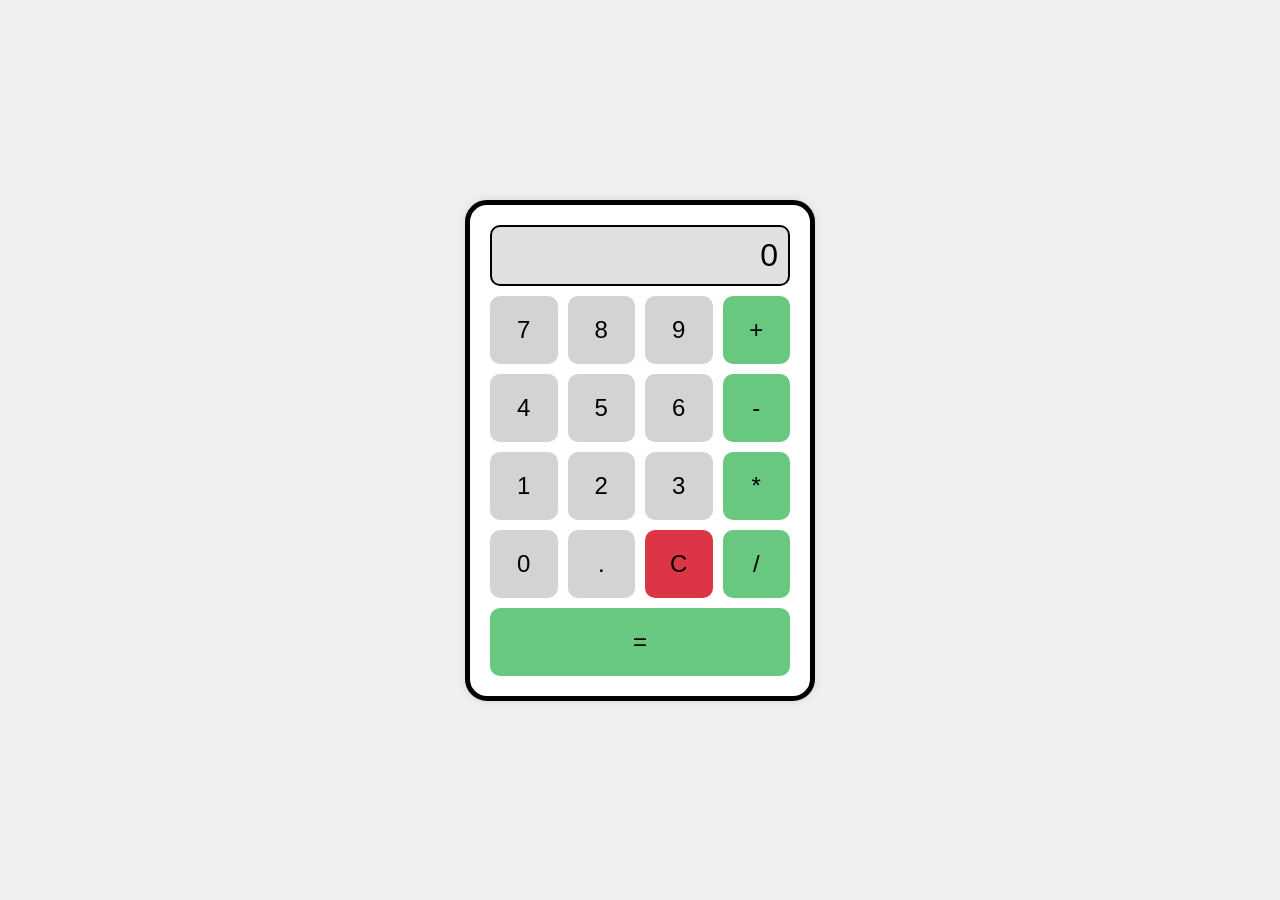
==== calculator/calculator.html @ 5afa4300 "basic html/css/js games" ====
<!DOCTYPE html>
<html lang="en">
<head>
    <meta charset="UTF-8">
    <meta name="viewport" content="width=device-width, initial-scale=1.0">
    <title>Calculator</title>
    <style>
        body {
            font-family: Arial, sans-serif;
            display: flex;
            justify-content: center;
            align-items: center;
            height: 100vh;
            margin: 0;
            background-color: #f0f0f0;
            color: black;
        }

        .calculator {
            background: rgb(255, 255, 255);
            padding: 20px;
            border: 5px solid #000000;
            border-radius: 22px;
            box-shadow: 0 0 10px rgba(0, 0, 0, 0.113);
            width: 300px;
            color: black;
        }

        .display {
            font-size: 2em;
            margin-bottom: 10px;
            padding: 10px;
            border: 1px solid #ccc;
            border-radius: 10px;
            text-align: right;
            background-color: #e0e0e0;
            border: 2px solid #000000;

        }

        .buttons {
            display: grid;
            grid-template-columns: repeat(4, 1fr);
            gap: 10px;
            color: black;
        }

        .buttons button {
            padding: 20px;
            font-size: 1.5em;
            border: none;
            border-radius: 10px;
            background-color: lightgray;
            color: rgb(0, 0, 0);
            cursor: pointer;
        }

        .buttons button:hover {
            background-color: #000000;
            color: white;
        }

        .buttons .operator {
            background-color: #68c87f;
        }

        .buttons .operator:hover {
            background-color: #000000;
            color: #68c87f;
        }

        .buttons .clear {
            background-color: #dc3545;
        }

        .buttons .clear:hover {
            background-color: #000000;
            color: red;
        }
    </style>
</head>
<body>
    <div class="calculator">
        <div class="display" id="display">0</div>
        <div class="buttons">
            <button onclick="appendNumber('7')">7</button>
            <button onclick="appendNumber('8')">8</button>
            <button onclick="appendNumber('9')">9</button>
            <button class="operator" onclick="setOperation('+')">+</button>

            <button onclick="appendNumber('4')">4</button>
            <button onclick="appendNumber('5')">5</button>
            <button onclick="appendNumber('6')">6</button>
            <button class="operator" onclick="setOperation('-')">-</button>

            <button onclick="appendNumber('1')">1</button>
            <button onclick="appendNumber('2')">2</button>
            <button onclick="appendNumber('3')">3</button>
            <button class="operator" onclick="setOperation('*')">*</button>

            <button onclick="appendNumber('0')">0</button>
            <button onclick="appendNumber('.')">.</button>
            <button class="clear" onclick="clearDisplay()">C</button>
            <button class="operator" onclick="setOperation('/')">/</button>

            <button class="operator" style="grid-column: span 4;" onclick="calculateResult()">=</button>
        </div>
    </div>

    <script>
        let display = document.getElementById('display');
        let currentNumber = '';
        let previousNumber = '';
        let operation = null;

        function appendNumber(number) {
            if (number === '.' && currentNumber.includes('.')) return;
            currentNumber += number;
            display.textContent = currentNumber;
        }

        function setOperation(op) {
            if (currentNumber === '') return;
            if (previousNumber !== '') {
                calculateResult();
            }
            operation = op;
            previousNumber = currentNumber;
            currentNumber = '';
        }

        function calculateResult() {
            let result;
            const prev = parseFloat(previousNumber);
            const current = parseFloat(currentNumber);
            if (isNaN(prev) || isNaN(current)) return;
            switch (operation) {
                case '+':
                    result = prev + current;
                    break;
                case '-':
                    result = prev - current;
                    break;
                case '*':
                    result = prev * current;
                    break;
                case '/':
                    result = prev / current;
                    break;
                default:
                    return;
            }
            currentNumber = result;
            operation = null;
            previousNumber = '';
            display.textContent = result;
        }

        function clearDisplay() {
            currentNumber = '';
            previousNumber = '';
            operation = null;
            display.textContent = '0';
        }
    </script>
</body>
</html>
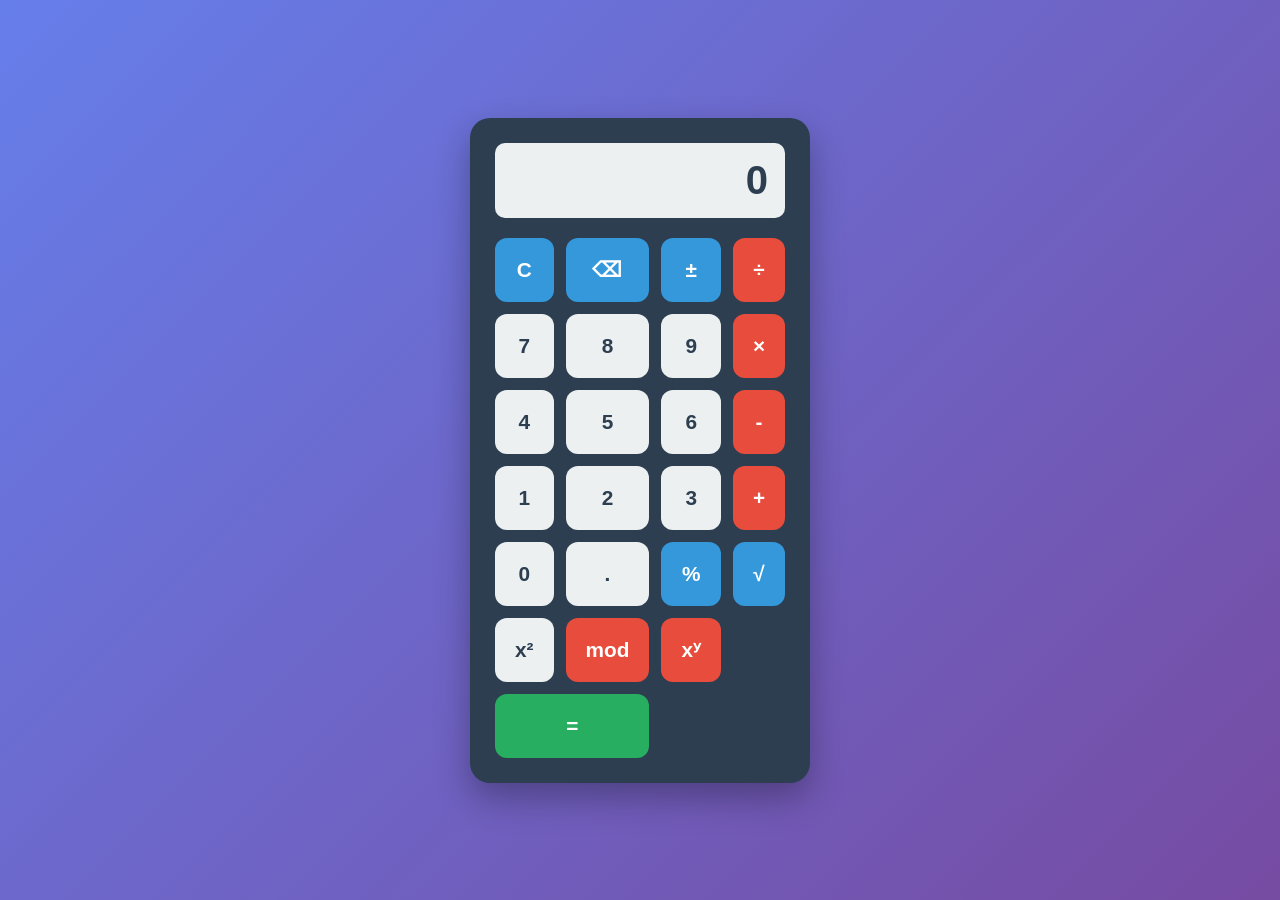
==== commit a0eb15ac: "Update HTML to use separate CSS and JS files" ====
--- a/calculator/calculator.html
+++ b/calculator/calculator.html
@@ -3,90 +3,22 @@
 <head>
     <meta charset="UTF-8">
     <meta name="viewport" content="width=device-width, initial-scale=1.0">
-    <title>Calculator</title>
-    <style>
-        body {
-            font-family: Arial, sans-serif;
-            display: flex;
-            justify-content: center;
-            align-items: center;
-            height: 100vh;
-            margin: 0;
-            background-color: #f0f0f0;
-            color: black;
-        }
-
-        .calculator {
-            background: rgb(255, 255, 255);
-            padding: 20px;
-            border: 5px solid #000000;
-            border-radius: 22px;
-            box-shadow: 0 0 10px rgba(0, 0, 0, 0.113);
-            width: 300px;
-            color: black;
-        }
-
-        .display {
-            font-size: 2em;
-            margin-bottom: 10px;
-            padding: 10px;
-            border: 1px solid #ccc;
-            border-radius: 10px;
-            text-align: right;
-            background-color: #e0e0e0;
-            border: 2px solid #000000;
-
-        }
-
-        .buttons {
-            display: grid;
-            grid-template-columns: repeat(4, 1fr);
-            gap: 10px;
-            color: black;
-        }
-
-        .buttons button {
-            padding: 20px;
-            font-size: 1.5em;
-            border: none;
-            border-radius: 10px;
-            background-color: lightgray;
-            color: rgb(0, 0, 0);
-            cursor: pointer;
-        }
-
-        .buttons button:hover {
-            background-color: #000000;
-            color: white;
-        }
-
-        .buttons .operator {
-            background-color: #68c87f;
-        }
-
-        .buttons .operator:hover {
-            background-color: #000000;
-            color: #68c87f;
-        }
-
-        .buttons .clear {
-            background-color: #dc3545;
-        }
-
-        .buttons .clear:hover {
-            background-color: #000000;
-            color: red;
-        }
-    </style>
+    <title>Advanced Calculator</title>
+    <link rel="stylesheet" href="calculator.css">
 </head>
 <body>
     <div class="calculator">
         <div class="display" id="display">0</div>
         <div class="buttons">
+            <button class="function" onclick="clearDisplay()">C</button>
+            <button class="function" onclick="deleteLast()">⌫</button>
+            <button class="function" onclick="toggleSign()">±</button>
+            <button class="operator" onclick="setOperation('/')">÷</button>
+
             <button onclick="appendNumber('7')">7</button>
             <button onclick="appendNumber('8')">8</button>
             <button onclick="appendNumber('9')">9</button>
-            <button class="operator" onclick="setOperation('+')">+</button>
+            <button class="operator" onclick="setOperation('*')">×</button>
 
             <button onclick="appendNumber('4')">4</button>
             <button onclick="appendNumber('5')">5</button>
@@ -96,72 +28,20 @@
             <button onclick="appendNumber('1')">1</button>
             <button onclick="appendNumber('2')">2</button>
             <button onclick="appendNumber('3')">3</button>
-            <button class="operator" onclick="setOperation('*')">*</button>
+            <button class="operator" onclick="setOperation('+')">+</button>
 
             <button onclick="appendNumber('0')">0</button>
             <button onclick="appendNumber('.')">.</button>
-            <button class="clear" onclick="clearDisplay()">C</button>
-            <button class="operator" onclick="setOperation('/')">/</button>
+            <button class="function" onclick="calculatePercentage()">%</button>
+            <button class="function" onclick="calculateSqrt()">√</button>
 
-            <button class="operator" style="grid-column: span 4;" onclick="calculateResult()">=</button>
+            <button onclick="calculateSquare()">x²</button>
+            <button class="operator" onclick="setOperation('%')">mod</button>
+            <button class="operator" onclick="setOperation('^')">xʸ</button>
+
+            <button class="equals span-two" onclick="calculateResult()">=</button>
         </div>
     </div>
-
-    <script>
-        let display = document.getElementById('display');
-        let currentNumber = '';
-        let previousNumber = '';
-        let operation = null;
-
-        function appendNumber(number) {
-            if (number === '.' && currentNumber.includes('.')) return;
-            currentNumber += number;
-            display.textContent = currentNumber;
-        }
-
-        function setOperation(op) {
-            if (currentNumber === '') return;
-            if (previousNumber !== '') {
-                calculateResult();
-            }
-            operation = op;
-            previousNumber = currentNumber;
-            currentNumber = '';
-        }
-
-        function calculateResult() {
-            let result;
-            const prev = parseFloat(previousNumber);
-            const current = parseFloat(currentNumber);
-            if (isNaN(prev) || isNaN(current)) return;
-            switch (operation) {
-                case '+':
-                    result = prev + current;
-                    break;
-                case '-':
-                    result = prev - current;
-                    break;
-                case '*':
-                    result = prev * current;
-                    break;
-                case '/':
-                    result = prev / current;
-                    break;
-                default:
-                    return;
-            }
-            currentNumber = result;
-            operation = null;
-            previousNumber = '';
-            display.textContent = result;
-        }
-
-        function clearDisplay() {
-            currentNumber = '';
-            previousNumber = '';
-            operation = null;
-            display.textContent = '0';
-        }
-    </script>
+    <script src="calculator.js"></script>
 </body>
-</html>
+</html>
--- a/calculator/calculator.css
+++ b/calculator/calculator.css
@@ -0,0 +1,100 @@
+* {
+    margin: 0;
+    padding: 0;
+    box-sizing: border-box;
+}
+
+body {
+    font-family: 'Segoe UI', Tahoma, Geneva, Verdana, sans-serif;
+    display: flex;
+    justify-content: center;
+    align-items: center;
+    height: 100vh;
+    background: linear-gradient(135deg, #667eea 0%, #764ba2 100%);
+    color: black;
+}
+
+.calculator {
+    background: #2c3e50;
+    padding: 25px;
+    border-radius: 20px;
+    box-shadow: 0 15px 35px rgba(0, 0, 0, 0.3);
+    width: 340px;
+    color: white;
+}
+
+.display {
+    font-size: 2.5em;
+    margin-bottom: 20px;
+    padding: 15px;
+    border: none;
+    border-radius: 10px;
+    text-align: right;
+    background-color: #ecf0f1;
+    color: #2c3e50;
+    font-weight: bold;
+    letter-spacing: 2px;
+}
+
+.buttons {
+    display: grid;
+    grid-template-columns: repeat(4, 1fr);
+    gap: 12px;
+}
+
+.buttons button {
+    padding: 20px;
+    font-size: 1.3em;
+    border: none;
+    border-radius: 12px;
+    background-color: #ecf0f1;
+    color: #2c3e50;
+    cursor: pointer;
+    font-weight: 600;
+    transition: all 0.2s ease;
+}
+
+.buttons button:hover {
+    transform: translateY(-2px);
+    box-shadow: 0 5px 15px rgba(0, 0, 0, 0.2);
+}
+
+.buttons .operator {
+    background-color: #e74c3c;
+    color: white;
+}
+
+.buttons .operator:hover {
+    background-color: #c0392b;
+}
+
+.buttons .function {
+    background-color: #3498db;
+    color: white;
+}
+
+.buttons .function:hover {
+    background-color: #2980b9;
+}
+
+.buttons .clear {
+    background-color: #e74c3c;
+    color: white;
+}
+
+.buttons .clear:hover {
+    background-color: #c0392b;
+}
+
+.buttons .equals {
+    background-color: #27ae60;
+    color: white;
+}
+
+.buttons .equals:hover {
+    background-color: #229954;
+}
+
+.buttons .span-two {
+    grid-column: span 2;
+}
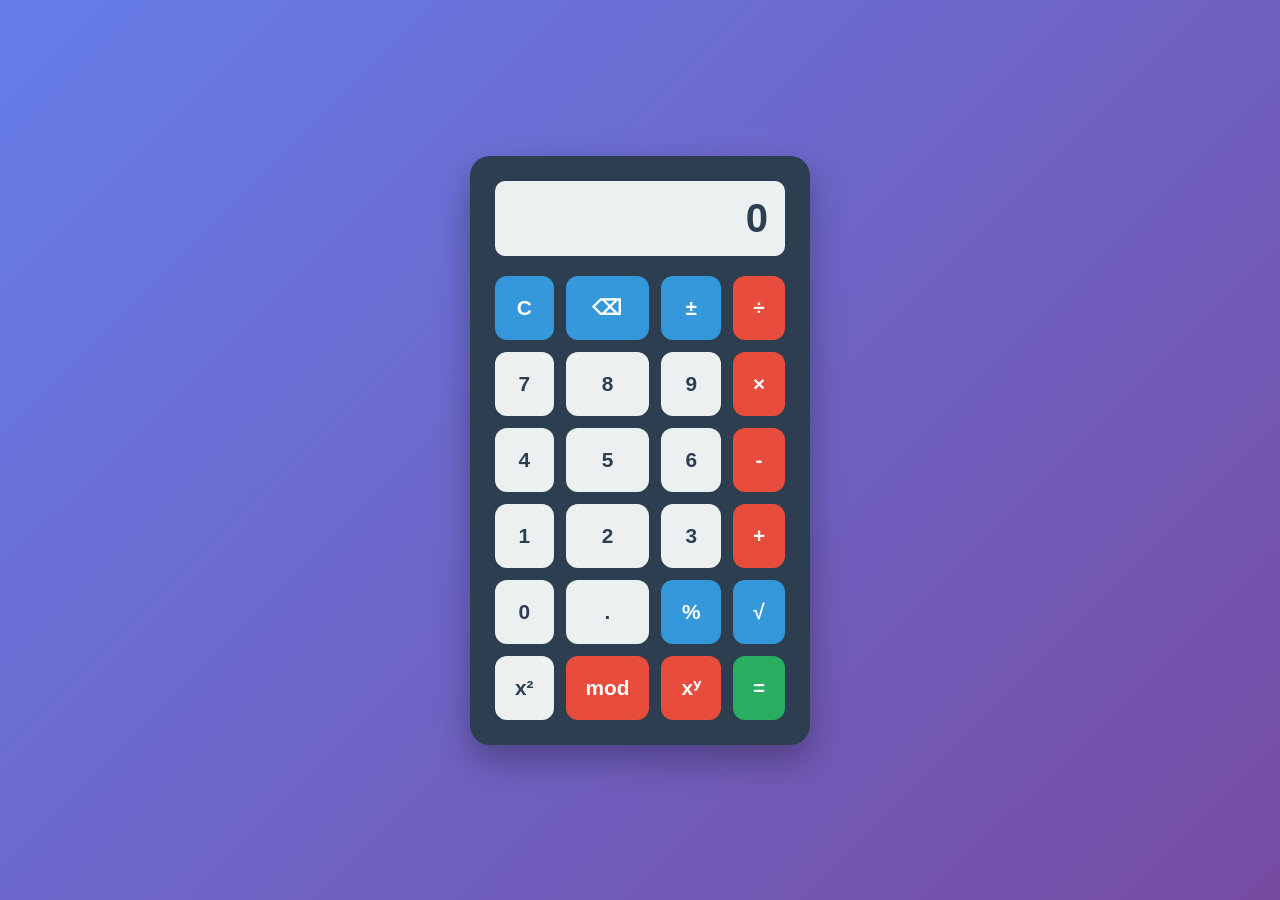
==== commit 871903f8: "minor update" ====
--- a/calculator/calculator.html
+++ b/calculator/calculator.html
@@ -39,7 +39,7 @@
             <button class="operator" onclick="setOperation('%')">mod</button>
             <button class="operator" onclick="setOperation('^')">xʸ</button>
 
-            <button class="equals span-two" onclick="calculateResult()">=</button>
+            <button class="equals" onclick="calculateResult()">=</button>
         </div>
     </div>
     <script src="calculator.js"></script>
--- a/calculator/calculator.css
+++ b/calculator/calculator.css
@@ -77,15 +77,6 @@
     background-color: #2980b9;
 }
 
-.buttons .clear {
-    background-color: #e74c3c;
-    color: white;
-}
-
-.buttons .clear:hover {
-    background-color: #c0392b;
-}
-
 .buttons .equals {
     background-color: #27ae60;
     color: white;
@@ -93,8 +84,4 @@
 
 .buttons .equals:hover {
     background-color: #229954;
-}
-
-.buttons .span-two {
-    grid-column: span 2;
 }
